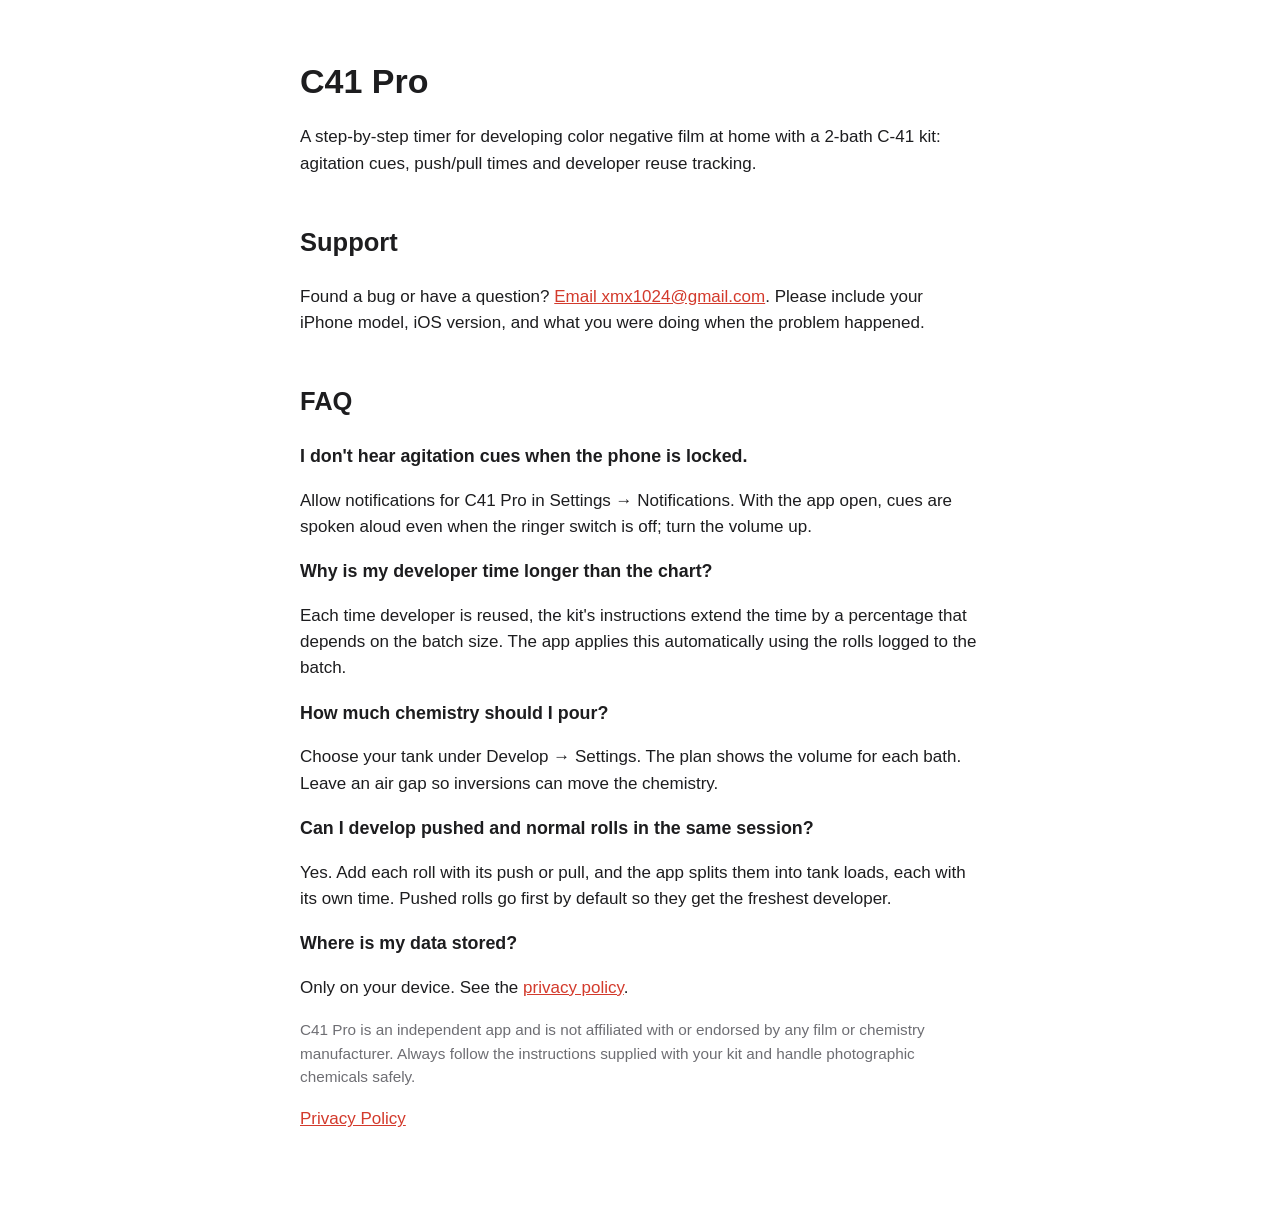
==== index.html @ 21d44c56 "C41 Pro support and privacy pages Co-Authored-By: Claude Opus 5.5 <noreply@anthropic.com> Claude-Ses" ====
<!doctype html>
<html lang="en">
<head>
<meta charset="utf-8">
<meta name="viewport" content="width=device-width, initial-scale=1">
<title>C41 Pro Support</title>
<link rel="stylesheet" href="style.css">
</head>
<body>
<main>
<h1>C41 Pro</h1>
<p>A step-by-step timer for developing color negative film at home with a 2-bath C-41 kit: agitation cues, push/pull times and developer reuse tracking.</p>

<h2 id="contact">Support</h2>
<p>Found a bug or have a question? <a href="mailto:xmx1024@gmail.com">Email xmx1024@gmail.com</a>. Please include your iPhone model, iOS version, and what you were doing when the problem happened.</p>

<h2>FAQ</h2>
<h3>I don't hear agitation cues when the phone is locked.</h3>
<p>Allow notifications for C41 Pro in Settings → Notifications. With the app open, cues are spoken aloud even when the ringer switch is off; turn the volume up.</p>

<h3>Why is my developer time longer than the chart?</h3>
<p>Each time developer is reused, the kit's instructions extend the time by a percentage that depends on the batch size. The app applies this automatically using the rolls logged to the batch.</p>

<h3>How much chemistry should I pour?</h3>
<p>Choose your tank under Develop → Settings. The plan shows the volume for each bath. Leave an air gap so inversions can move the chemistry.</p>

<h3>Can I develop pushed and normal rolls in the same session?</h3>
<p>Yes. Add each roll with its push or pull, and the app splits them into tank loads, each with its own time. Pushed rolls go first by default so they get the freshest developer.</p>

<h3>Where is my data stored?</h3>
<p>Only on your device. See the <a href="privacy.html">privacy policy</a>.</p>

<p class="muted">C41 Pro is an independent app and is not affiliated with or endorsed by any film or chemistry manufacturer. Always follow the instructions supplied with your kit and handle photographic chemicals safely.</p>
<p><a href="privacy.html">Privacy Policy</a></p>
</main>
</body>
</html>
---- style.css ----
:root { --bg: #fff; --fg: #1d1d1f; --muted: #6e6e73; --accent: #d33a2c; }
@media (prefers-color-scheme: dark) { :root { --bg: #111; --fg: #f2f2f2; --muted: #a1a1a6; --accent: #ff5a4a; } }
body { margin: 0; background: var(--bg); color: var(--fg); font: 17px/1.55 -apple-system, BlinkMacSystemFont, "Helvetica Neue", sans-serif; }
main { max-width: 680px; margin: 0 auto; padding: 32px 16px 64px; }
h1 { font-size: 2em; margin-bottom: 0.2em; }
h2 { margin-top: 1.8em; }
h3 { font-size: 1.05em; margin-bottom: 0.2em; }
a { color: var(--accent); }
.muted { color: var(--muted); font-size: 0.9em; }
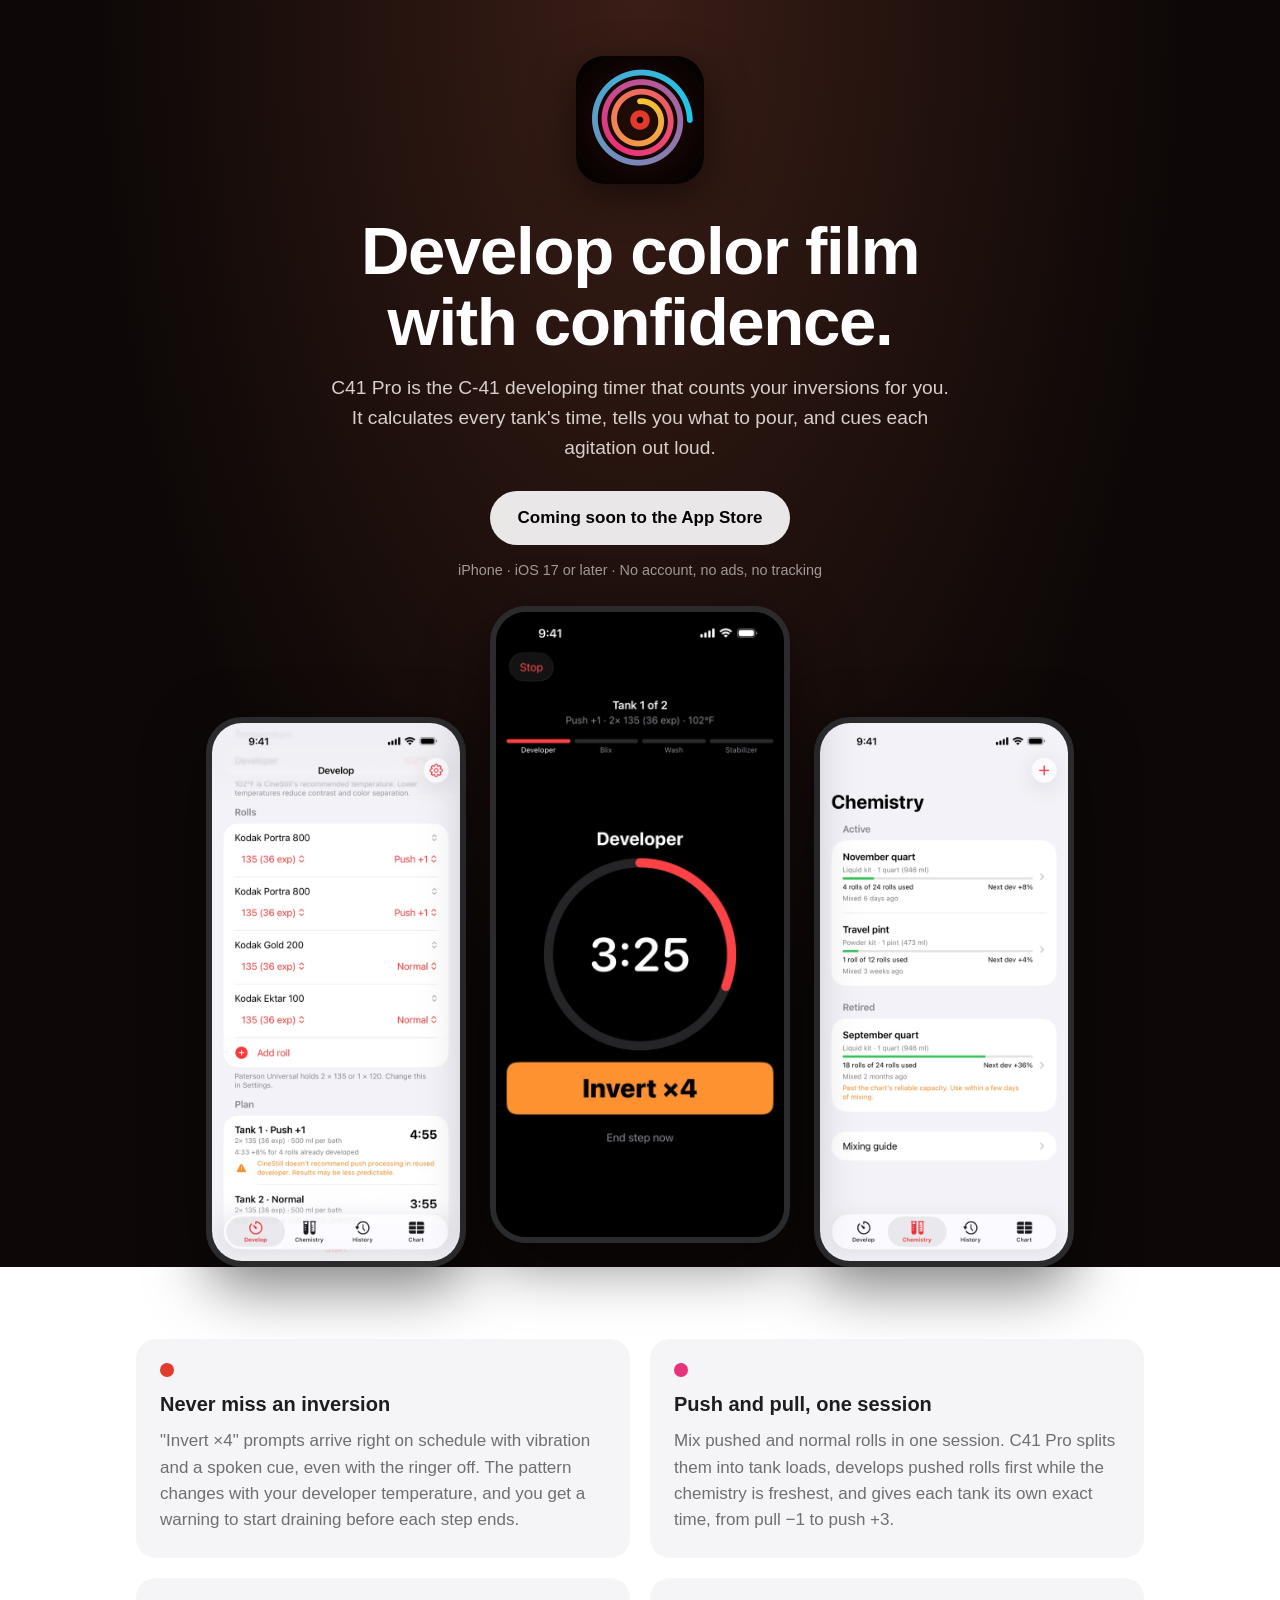
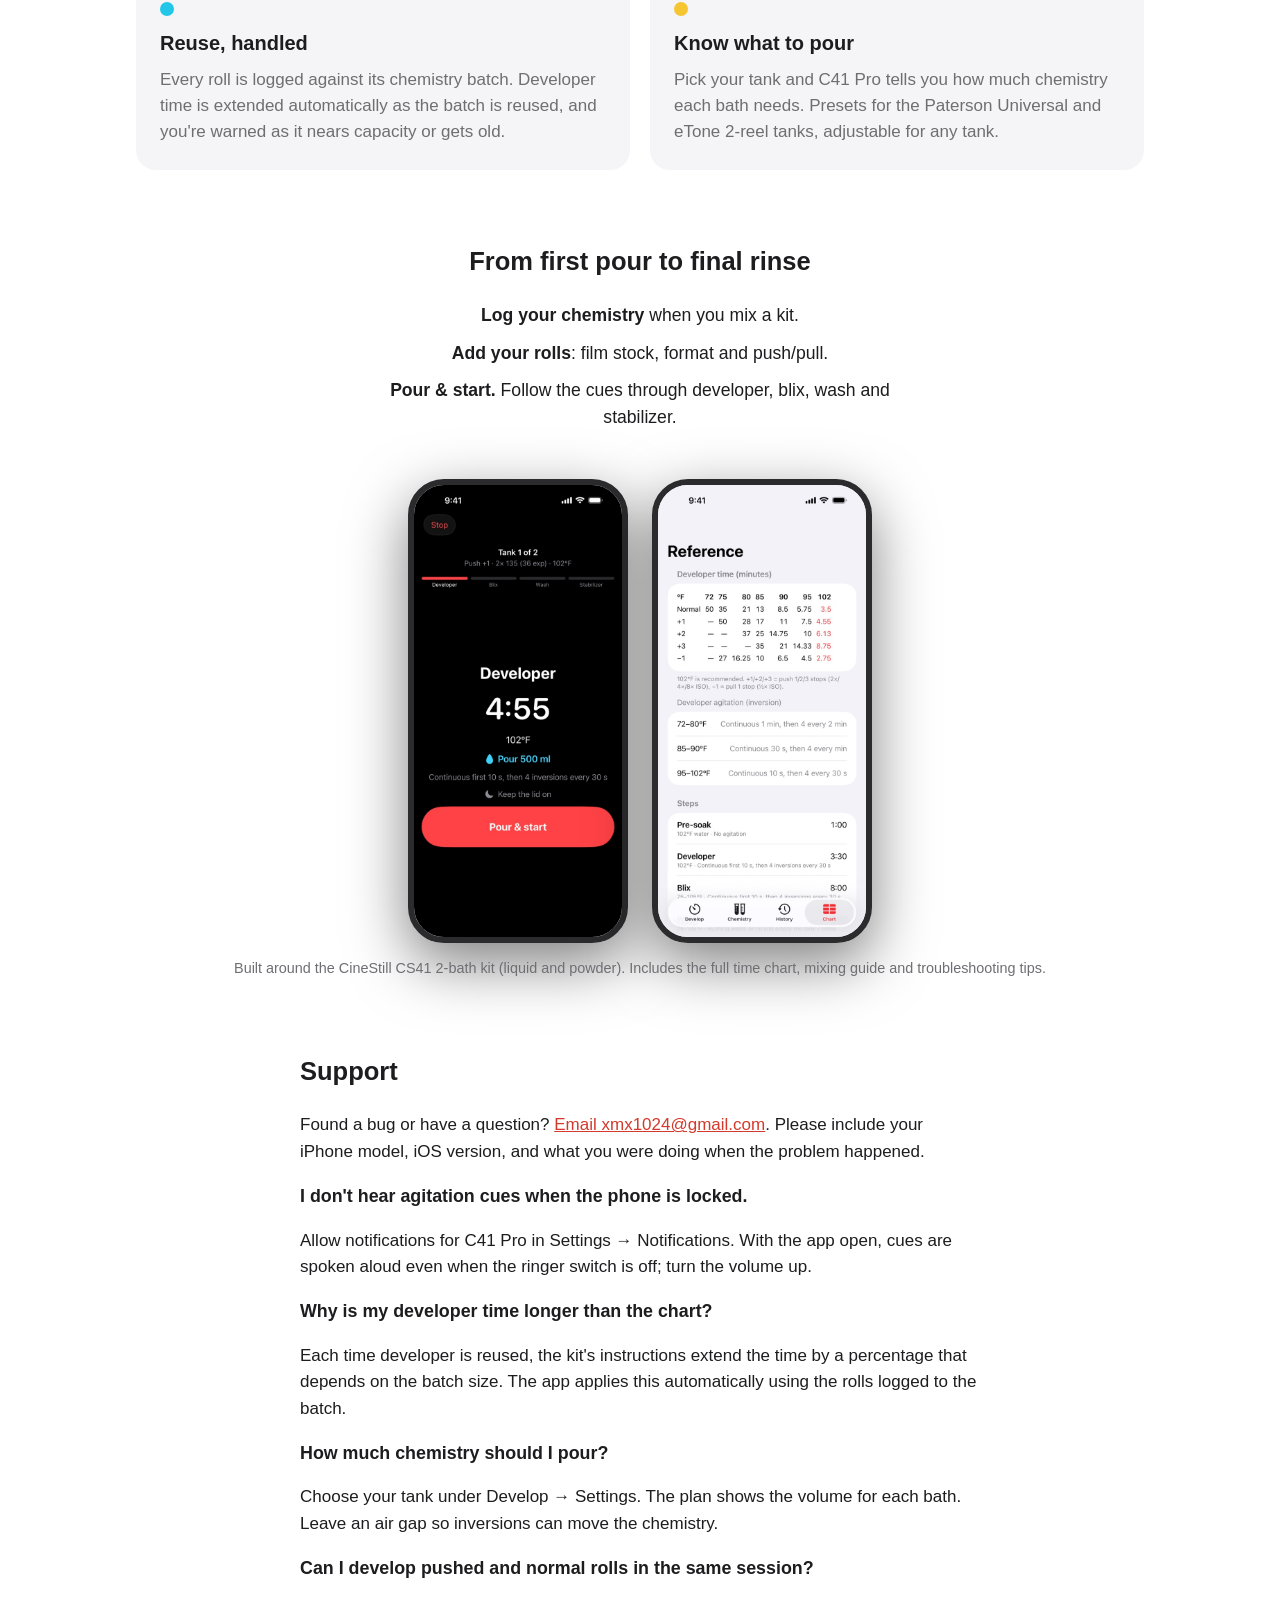
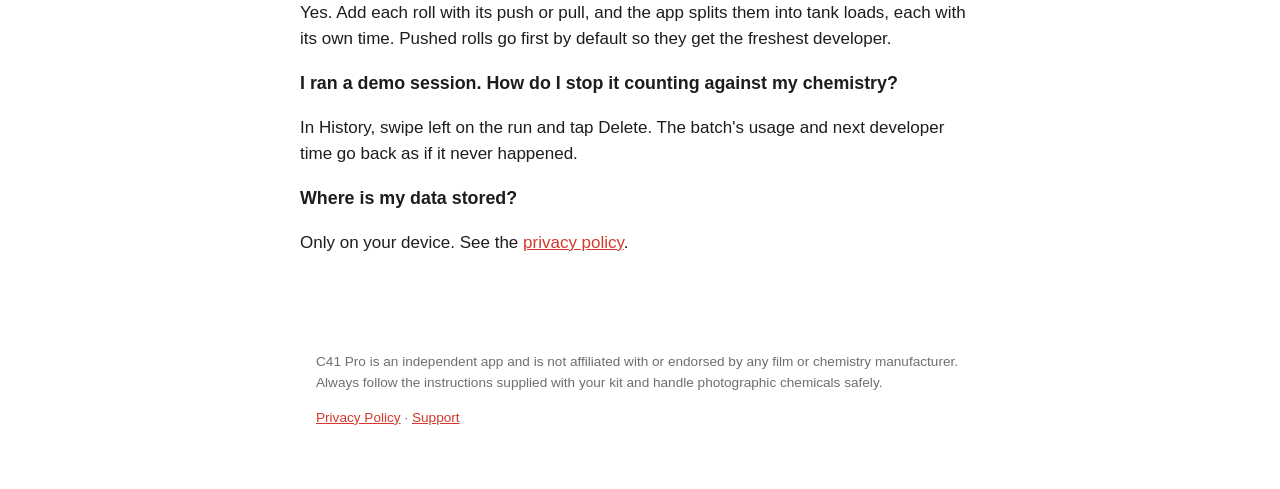
==== commit a1b0e707: "Product landing page with screenshots and features Co-Authored-By: Claude Opus 5.5 <noreply@anthropi" ====
--- a/index.html
+++ b/index.html
@@ -3,35 +3,96 @@
 <head>
 <meta charset="utf-8">
 <meta name="viewport" content="width=device-width, initial-scale=1">
-<title>C41 Pro Support</title>
+<title>C41 Pro – C-41 Film Developing Timer for iPhone</title>
+<meta name="description" content="Step-by-step C-41 timers with spoken agitation cues, push/pull times, and developer reuse tracking for developing color film at home.">
+<meta property="og:title" content="C41 Pro – C-41 film developing timer">
+<meta property="og:description" content="The C-41 film developing timer that counts your inversions for you.">
+<meta property="og:image" content="https://xmx1024.github.io/c41pro/img/og.jpg">
+<meta name="twitter:card" content="summary_large_image">
+<link rel="icon" href="img/icon.png">
+<link rel="apple-touch-icon" href="img/icon.png">
 <link rel="stylesheet" href="style.css">
 </head>
-<body>
+<body class="product">
+
+<header class="hero">
+  <img class="app-icon" src="img/icon.png" alt="C41 Pro app icon" width="128" height="128">
+  <h1>Develop color film<br>with confidence.</h1>
+  <p class="lede">C41 Pro is the C-41 developing timer that counts your inversions for you. It calculates every tank's time, tells you what to pour, and cues each agitation out loud.</p>
+  <a class="store-button" href="#" aria-disabled="true">Coming soon to the App Store</a>
+  <p class="fine">iPhone · iOS 17 or later · No account, no ads, no tracking</p>
+  <div class="phones">
+    <img src="img/develop.jpg" alt="Develop screen planning push and normal rolls into two tanks" loading="lazy">
+    <img class="center" src="img/session.jpg" alt="Developer countdown showing an Invert ×4 cue" >
+    <img src="img/chemistry.jpg" alt="Chemistry batches with usage meters" loading="lazy">
+  </div>
+</header>
+
 <main>
-<h1>C41 Pro</h1>
-<p>A step-by-step timer for developing color negative film at home with a 2-bath C-41 kit: agitation cues, push/pull times and developer reuse tracking.</p>
+  <section class="features">
+    <article>
+      <span class="dot" style="--c: var(--red)"></span>
+      <h2>Never miss an inversion</h2>
+      <p>"Invert ×4" prompts arrive right on schedule with vibration and a spoken cue, even with the ringer off. The pattern changes with your developer temperature, and you get a warning to start draining before each step ends.</p>
+    </article>
+    <article>
+      <span class="dot" style="--c: var(--magenta)"></span>
+      <h2>Push and pull, one session</h2>
+      <p>Mix pushed and normal rolls in one session. C41 Pro splits them into tank loads, develops pushed rolls first while the chemistry is freshest, and gives each tank its own exact time, from pull −1 to push +3.</p>
+    </article>
+    <article>
+      <span class="dot" style="--c: var(--cyan)"></span>
+      <h2>Reuse, handled</h2>
+      <p>Every roll is logged against its chemistry batch. Developer time is extended automatically as the batch is reused, and you're warned as it nears capacity or gets old.</p>
+    </article>
+    <article>
+      <span class="dot" style="--c: var(--yellow)"></span>
+      <h2>Know what to pour</h2>
+      <p>Pick your tank and C41 Pro tells you how much chemistry each bath needs. Presets for the Paterson Universal and eTone 2-reel tanks, adjustable for any tank.</p>
+    </article>
+  </section>
 
-<h2 id="contact">Support</h2>
-<p>Found a bug or have a question? <a href="mailto:xmx1024@gmail.com">Email xmx1024@gmail.com</a>. Please include your iPhone model, iOS version, and what you were doing when the problem happened.</p>
+  <section class="steps">
+    <h2>From first pour to final rinse</h2>
+    <ol>
+      <li><strong>Log your chemistry</strong> when you mix a kit.</li>
+      <li><strong>Add your rolls</strong>: film stock, format and push/pull.</li>
+      <li><strong>Pour &amp; start.</strong> Follow the cues through developer, blix, wash and stabilizer.</li>
+    </ol>
+    <div class="phones small">
+      <img src="img/ready.jpg" alt="Ready screen showing Pour 500 ml" loading="lazy">
+      <img src="img/chart.jpg" alt="Development time chart" loading="lazy">
+    </div>
+    <p class="fine">Built around the CineStill CS41 2-bath kit (liquid and powder). Includes the full time chart, mixing guide and troubleshooting tips.</p>
+  </section>
 
-<h2>FAQ</h2>
-<h3>I don't hear agitation cues when the phone is locked.</h3>
-<p>Allow notifications for C41 Pro in Settings → Notifications. With the app open, cues are spoken aloud even when the ringer switch is off; turn the volume up.</p>
+  <section class="support" id="contact">
+    <h2>Support</h2>
+    <p>Found a bug or have a question? <a href="mailto:xmx1024@gmail.com">Email xmx1024@gmail.com</a>. Please include your iPhone model, iOS version, and what you were doing when the problem happened.</p>
 
-<h3>Why is my developer time longer than the chart?</h3>
-<p>Each time developer is reused, the kit's instructions extend the time by a percentage that depends on the batch size. The app applies this automatically using the rolls logged to the batch.</p>
+    <h3>I don't hear agitation cues when the phone is locked.</h3>
+    <p>Allow notifications for C41 Pro in Settings → Notifications. With the app open, cues are spoken aloud even when the ringer switch is off; turn the volume up.</p>
 
-<h3>How much chemistry should I pour?</h3>
-<p>Choose your tank under Develop → Settings. The plan shows the volume for each bath. Leave an air gap so inversions can move the chemistry.</p>
+    <h3>Why is my developer time longer than the chart?</h3>
+    <p>Each time developer is reused, the kit's instructions extend the time by a percentage that depends on the batch size. The app applies this automatically using the rolls logged to the batch.</p>
 
-<h3>Can I develop pushed and normal rolls in the same session?</h3>
-<p>Yes. Add each roll with its push or pull, and the app splits them into tank loads, each with its own time. Pushed rolls go first by default so they get the freshest developer.</p>
+    <h3>How much chemistry should I pour?</h3>
+    <p>Choose your tank under Develop → Settings. The plan shows the volume for each bath. Leave an air gap so inversions can move the chemistry.</p>
 
-<h3>Where is my data stored?</h3>
-<p>Only on your device. See the <a href="privacy.html">privacy policy</a>.</p>
+    <h3>Can I develop pushed and normal rolls in the same session?</h3>
+    <p>Yes. Add each roll with its push or pull, and the app splits them into tank loads, each with its own time. Pushed rolls go first by default so they get the freshest developer.</p>
 
-<p class="muted">C41 Pro is an independent app and is not affiliated with or endorsed by any film or chemistry manufacturer. Always follow the instructions supplied with your kit and handle photographic chemicals safely.</p>
-<p><a href="privacy.html">Privacy Policy</a></p>
+    <h3>I ran a demo session. How do I stop it counting against my chemistry?</h3>
+    <p>In History, swipe left on the run and tap Delete. The batch's usage and next developer time go back as if it never happened.</p>
+
+    <h3>Where is my data stored?</h3>
+    <p>Only on your device. See the <a href="privacy.html">privacy policy</a>.</p>
+  </section>
 </main>
+
+<footer>
+  <p>C41 Pro is an independent app and is not affiliated with or endorsed by any film or chemistry manufacturer. Always follow the instructions supplied with your kit and handle photographic chemicals safely.</p>
+  <p><a href="privacy.html">Privacy Policy</a> · <a href="#contact">Support</a></p>
+</footer>
 </body>
 </html>
--- a/style.css
+++ b/style.css
@@ -1,5 +1,11 @@
-:root { --bg: #fff; --fg: #1d1d1f; --muted: #6e6e73; --accent: #d33a2c; }
-@media (prefers-color-scheme: dark) { :root { --bg: #111; --fg: #f2f2f2; --muted: #a1a1a6; --accent: #ff5a4a; } }
+:root {
+  --bg: #fff; --fg: #1d1d1f; --muted: #6e6e73; --accent: #d33a2c; --card: #f5f5f7;
+  --red: #e23b2e; --magenta: #e8337a; --cyan: #22c7e8; --yellow: #f6c632;
+}
+@media (prefers-color-scheme: dark) {
+  :root { --bg: #111; --fg: #f2f2f2; --muted: #a1a1a6; --accent: #ff5a4a; --card: #1c1c1e; }
+}
+* { box-sizing: border-box; }
 body { margin: 0; background: var(--bg); color: var(--fg); font: 17px/1.55 -apple-system, BlinkMacSystemFont, "Helvetica Neue", sans-serif; }
 main { max-width: 680px; margin: 0 auto; padding: 32px 16px 64px; }
 h1 { font-size: 2em; margin-bottom: 0.2em; }
@@ -7,3 +13,44 @@
 h3 { font-size: 1.05em; margin-bottom: 0.2em; }
 a { color: var(--accent); }
 .muted { color: var(--muted); font-size: 0.9em; }
+
+/* Product page */
+.product { overflow-x: hidden; }
+.product main { max-width: 1040px; }
+.hero {
+  text-align: center; color: #fff; padding: 56px 16px 0;
+  background: radial-gradient(ellipse at 50% 0%, #3a1d16 0%, #0d0807 60%);
+}
+.app-icon { border-radius: 28px; box-shadow: 0 12px 40px rgba(0,0,0,.5); }
+.hero h1 { font-size: clamp(2.3rem, 7vw, 4.2rem); line-height: 1.05; letter-spacing: -0.02em; margin: 24px 0 16px; }
+.lede { max-width: 620px; margin: 0 auto 28px; font-size: 1.2rem; color: #d8cfcb; }
+.store-button {
+  display: inline-block; padding: 14px 28px; border-radius: 999px; background: #fff; color: #000;
+  font-weight: 700; text-decoration: none;
+}
+.store-button[aria-disabled="true"] { pointer-events: none; opacity: .9; }
+.hero .fine { color: #a39a96; }
+.fine { font-size: .9rem; color: var(--muted); }
+.phones { display: flex; justify-content: center; align-items: flex-end; gap: 24px; margin-top: 48px; }
+.phones img {
+  width: min(260px, 30vw); border-radius: 36px; border: 6px solid #2b2b2e;
+  box-shadow: 0 20px 60px rgba(0,0,0,.5); background: #000;
+}
+.hero .phones { margin-bottom: -80px; }
+.hero .phones .center { width: min(300px, 36vw); transform: translateY(-24px); }
+.features { display: grid; grid-template-columns: repeat(2, 1fr); gap: 20px; margin-top: 120px; }
+.features article { background: var(--card); border-radius: 20px; padding: 24px; }
+.features h2 { margin: 12px 0 8px; font-size: 1.25rem; }
+.features p { margin: 0; color: var(--muted); }
+.dot { display: block; width: 14px; height: 14px; border-radius: 50%; background: var(--c); }
+.steps { text-align: center; margin-top: 72px; }
+.steps ol { list-style: none; padding: 0; display: grid; gap: 10px; max-width: 520px; margin: 0 auto; font-size: 1.1rem; }
+.phones.small img { width: min(220px, 40vw); }
+.support { max-width: 680px; margin: 72px auto 0; }
+footer { max-width: 680px; margin: 0 auto; padding: 0 16px 48px; color: var(--muted); font-size: .85rem; }
+@media (max-width: 600px) {
+  .features { grid-template-columns: 1fr; }
+  .phones { gap: 10px; }
+  .phones img { border-radius: 20px; border-width: 3px; }
+  .hero .phones .center { transform: translateY(-12px); }
+}
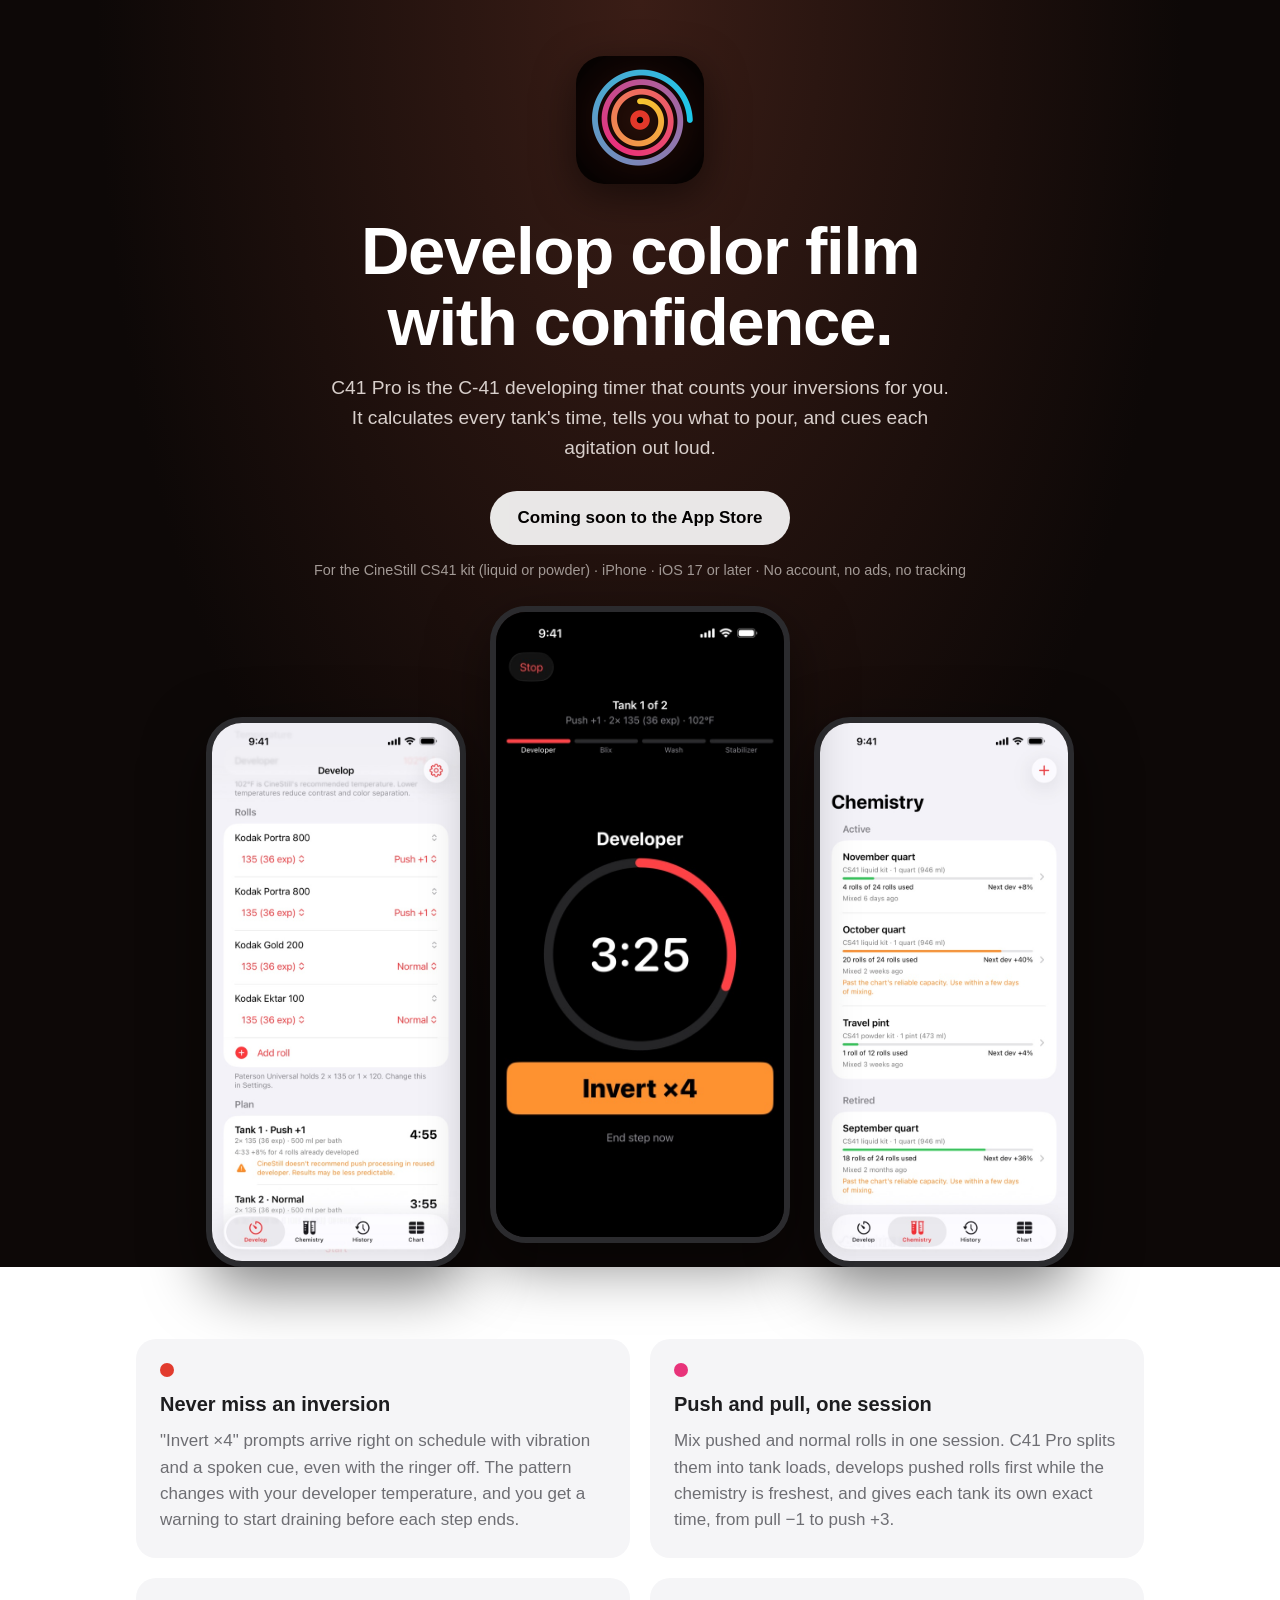
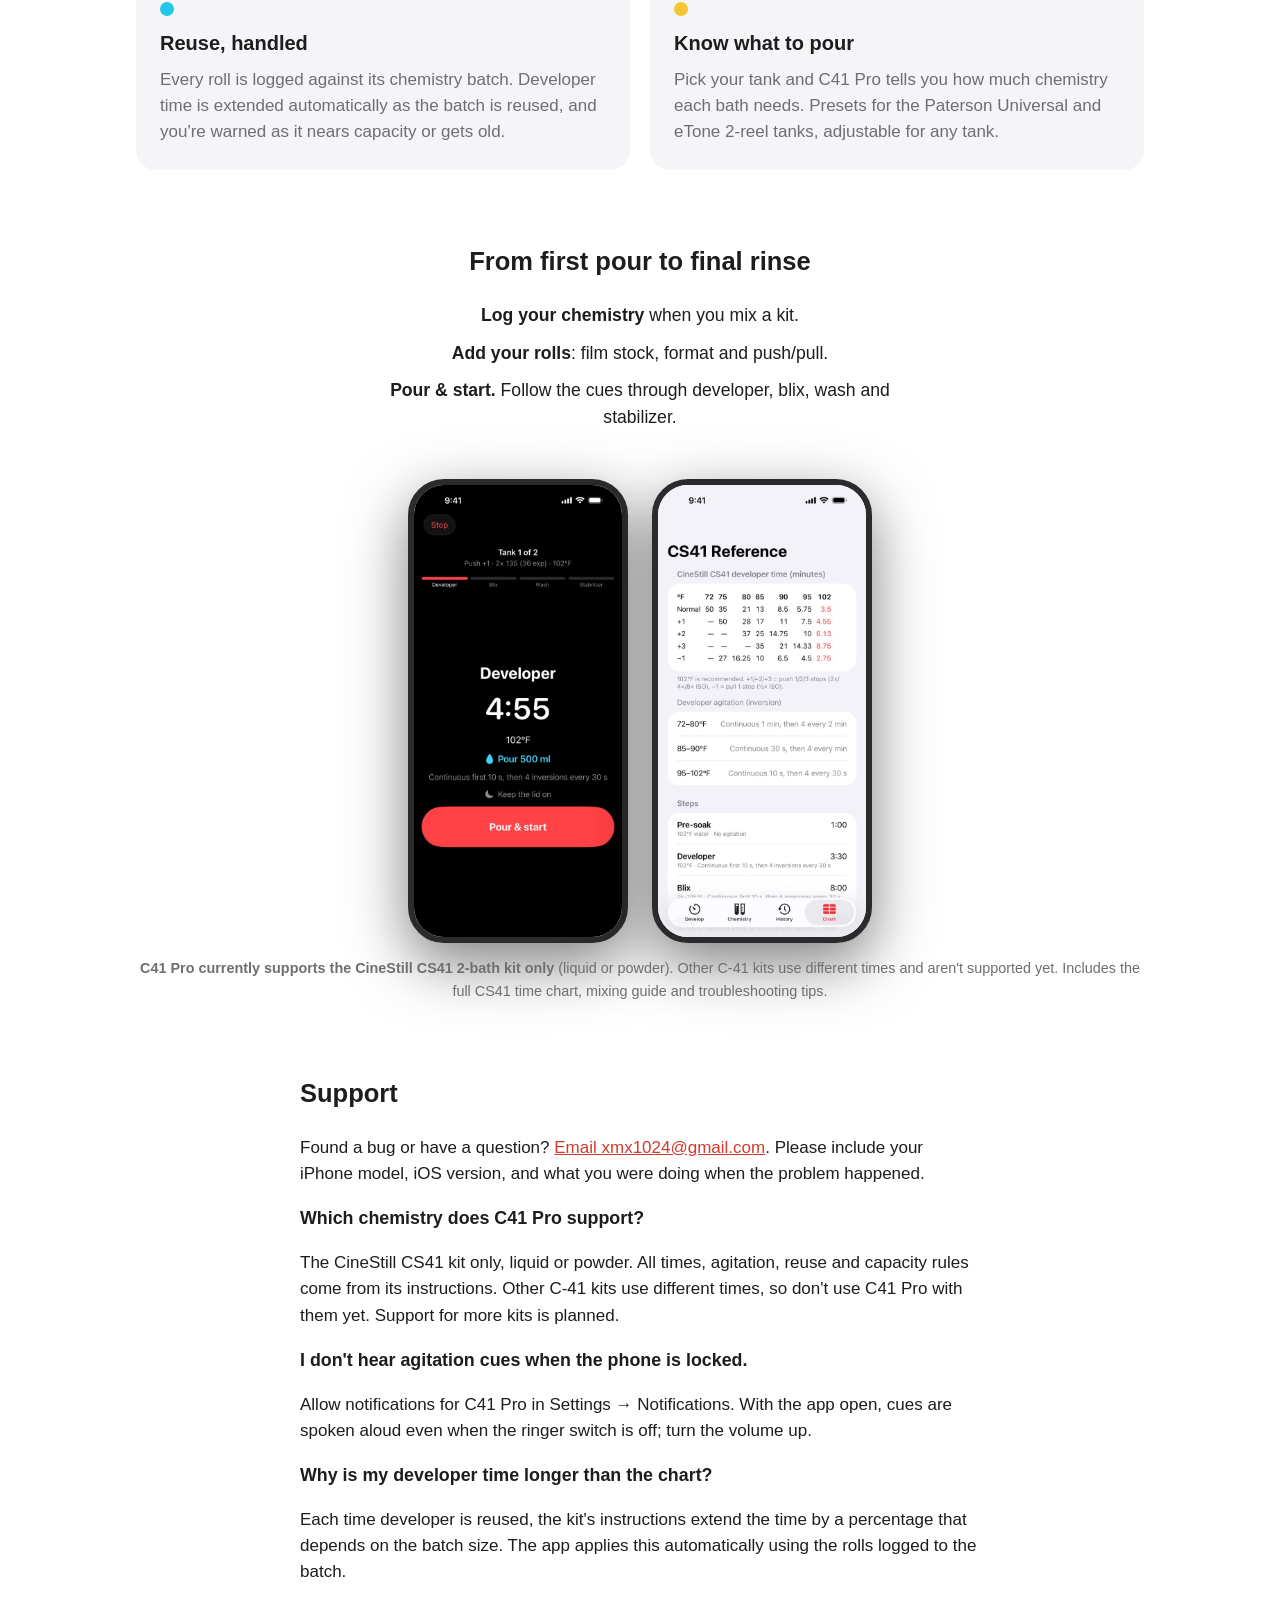
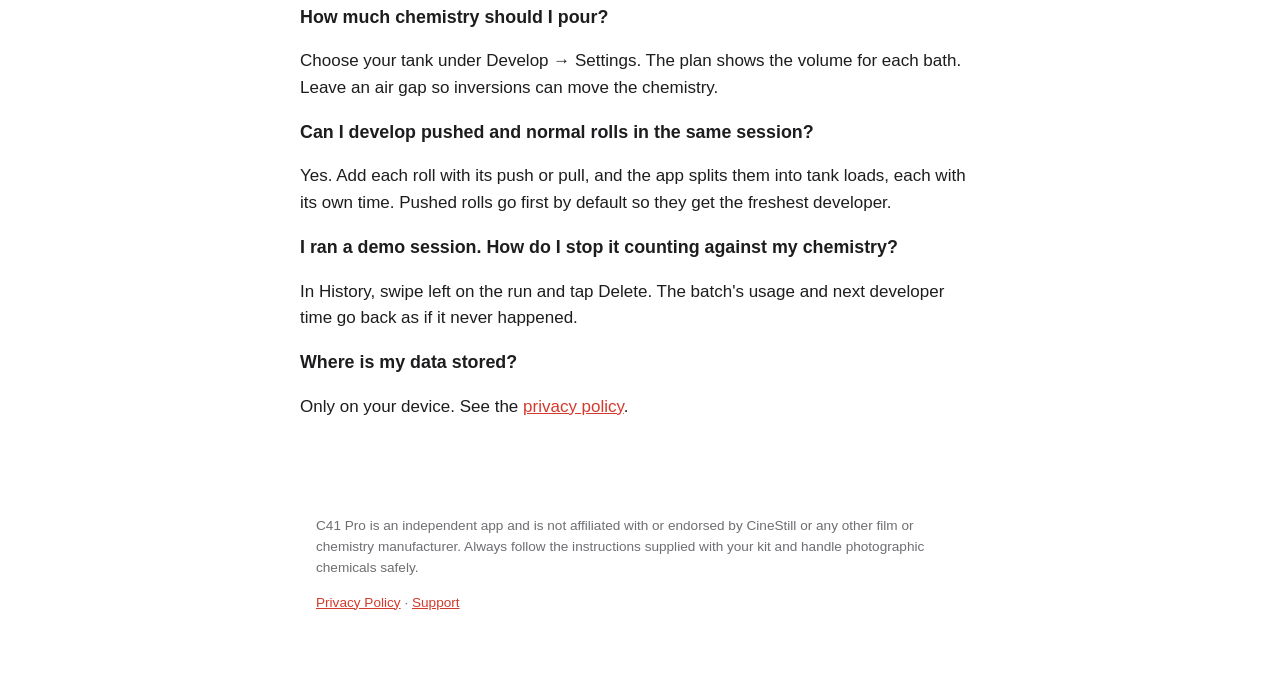
==== commit bd228fff: "Say clearly that C41 Pro supports the CineStill CS41 kit only Co-Authored-By: Claude Opus 5.5 <norep" ====
--- a/index.html
+++ b/index.html
@@ -8,6 +8,11 @@
 <meta property="og:title" content="C41 Pro – C-41 film developing timer">
 <meta property="og:description" content="The C-41 film developing timer that counts your inversions for you.">
 <meta property="og:image" content="https://xmx1024.github.io/c41pro/img/og.jpg">
+<meta property="og:image:width" content="1200">
+<meta property="og:image:height" content="630">
+<meta property="og:url" content="https://xmx1024.github.io/c41pro/">
+<meta property="og:type" content="website">
+<meta name="twitter:image" content="https://xmx1024.github.io/c41pro/img/og.jpg">
 <meta name="twitter:card" content="summary_large_image">
 <link rel="icon" href="img/icon.png">
 <link rel="apple-touch-icon" href="img/icon.png">
@@ -20,7 +25,7 @@
   <h1>Develop color film<br>with confidence.</h1>
   <p class="lede">C41 Pro is the C-41 developing timer that counts your inversions for you. It calculates every tank's time, tells you what to pour, and cues each agitation out loud.</p>
   <a class="store-button" href="#" aria-disabled="true">Coming soon to the App Store</a>
-  <p class="fine">iPhone · iOS 17 or later · No account, no ads, no tracking</p>
+  <p class="fine">For the CineStill CS41 kit (liquid or powder) · iPhone · iOS 17 or later · No account, no ads, no tracking</p>
   <div class="phones">
     <img src="img/develop.jpg" alt="Develop screen planning push and normal rolls into two tanks" loading="lazy">
     <img class="center" src="img/session.jpg" alt="Developer countdown showing an Invert ×4 cue" >
@@ -63,12 +68,15 @@
       <img src="img/ready.jpg" alt="Ready screen showing Pour 500 ml" loading="lazy">
       <img src="img/chart.jpg" alt="Development time chart" loading="lazy">
     </div>
-    <p class="fine">Built around the CineStill CS41 2-bath kit (liquid and powder). Includes the full time chart, mixing guide and troubleshooting tips.</p>
+    <p class="fine"><strong>C41 Pro currently supports the CineStill CS41 2-bath kit only</strong> (liquid or powder). Other C-41 kits use different times and aren't supported yet. Includes the full CS41 time chart, mixing guide and troubleshooting tips.</p>
   </section>
 
   <section class="support" id="contact">
     <h2>Support</h2>
     <p>Found a bug or have a question? <a href="mailto:xmx1024@gmail.com">Email xmx1024@gmail.com</a>. Please include your iPhone model, iOS version, and what you were doing when the problem happened.</p>
+
+    <h3>Which chemistry does C41 Pro support?</h3>
+    <p>The CineStill CS41 kit only, liquid or powder. All times, agitation, reuse and capacity rules come from its instructions. Other C-41 kits use different times, so don't use C41 Pro with them yet. Support for more kits is planned.</p>
 
     <h3>I don't hear agitation cues when the phone is locked.</h3>
     <p>Allow notifications for C41 Pro in Settings → Notifications. With the app open, cues are spoken aloud even when the ringer switch is off; turn the volume up.</p>
@@ -91,7 +99,7 @@
 </main>
 
 <footer>
-  <p>C41 Pro is an independent app and is not affiliated with or endorsed by any film or chemistry manufacturer. Always follow the instructions supplied with your kit and handle photographic chemicals safely.</p>
+  <p>C41 Pro is an independent app and is not affiliated with or endorsed by CineStill or any other film or chemistry manufacturer. Always follow the instructions supplied with your kit and handle photographic chemicals safely.</p>
   <p><a href="privacy.html">Privacy Policy</a> · <a href="#contact">Support</a></p>
 </footer>
 </body>
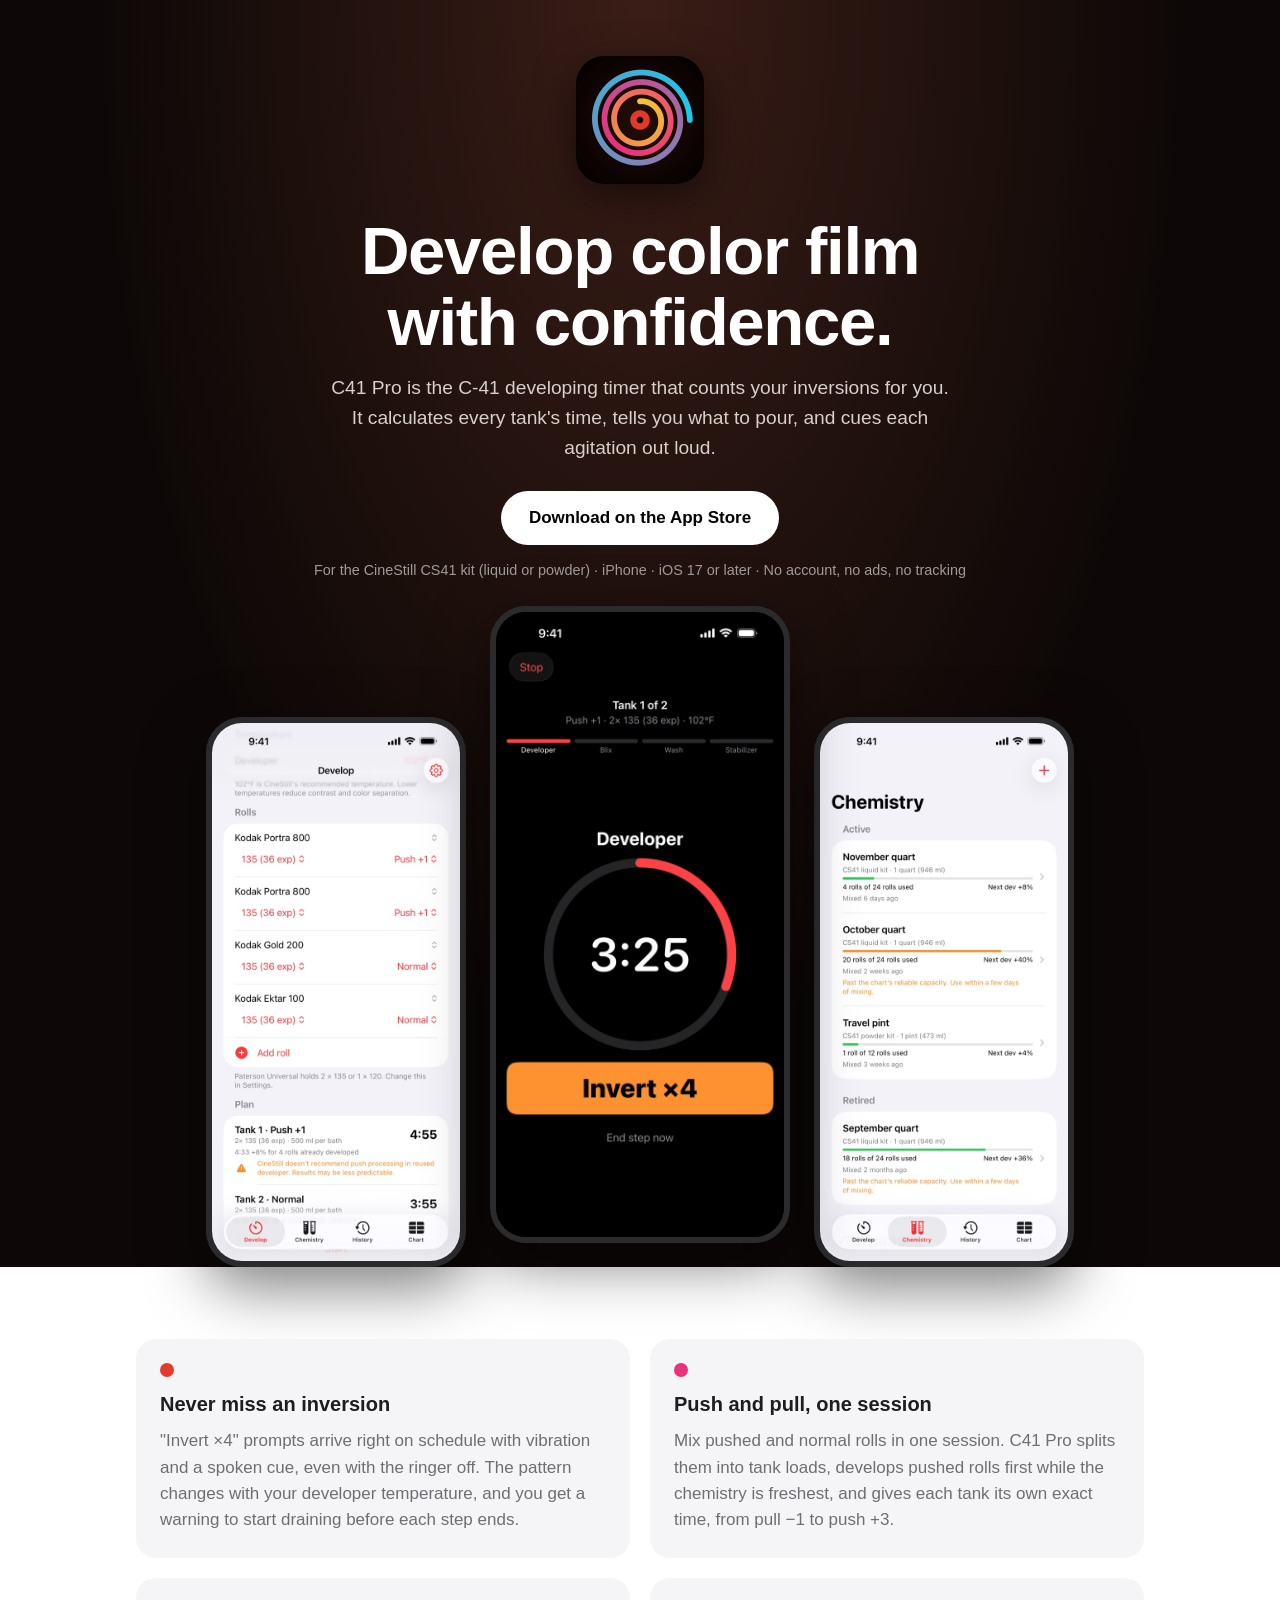
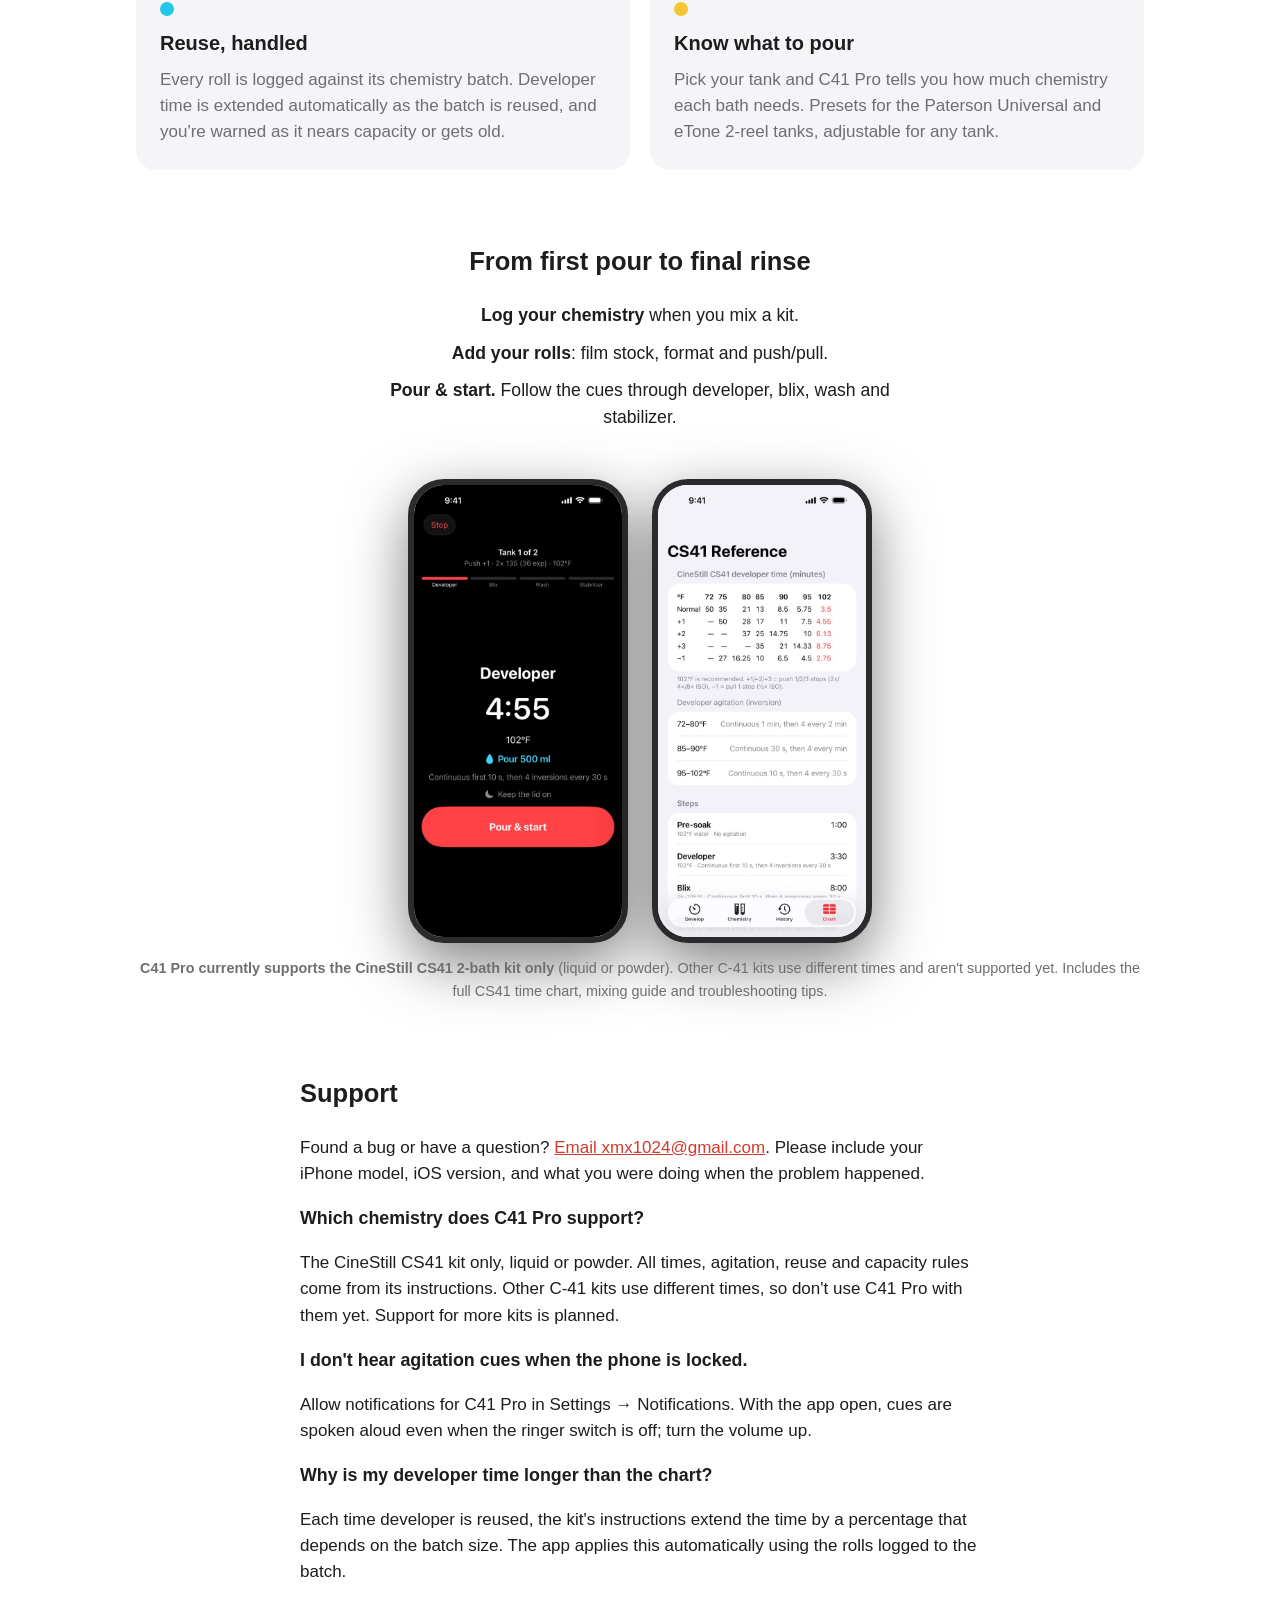
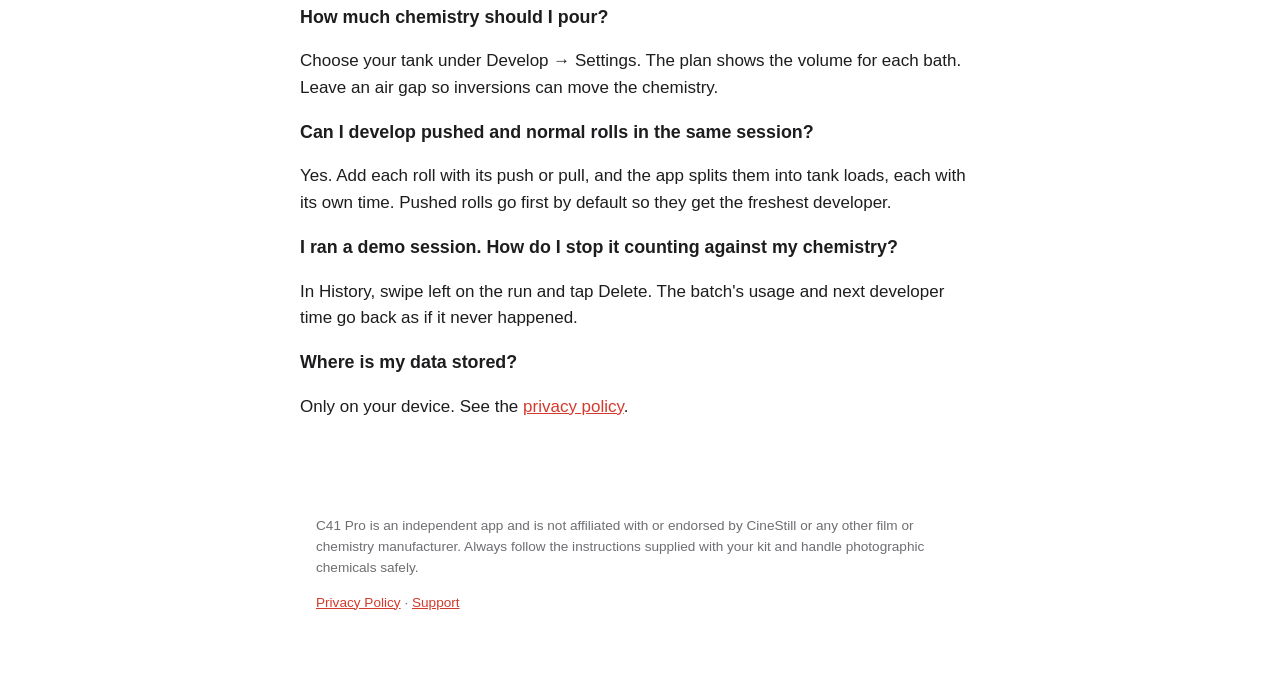
==== commit be2f857f: "Link App Store button to live listing Co-Authored-By: Claude Opus 5.5 <noreply@anthropic.com> Claude" ====
--- a/index.html
+++ b/index.html
@@ -24,7 +24,7 @@
   <img class="app-icon" src="img/icon.png" alt="C41 Pro app icon" width="128" height="128">
   <h1>Develop color film<br>with confidence.</h1>
   <p class="lede">C41 Pro is the C-41 developing timer that counts your inversions for you. It calculates every tank's time, tells you what to pour, and cues each agitation out loud.</p>
-  <a class="store-button" href="#" aria-disabled="true">Coming soon to the App Store</a>
+  <a class="store-button" href="https://apps.apple.com/app/id6832382867">Download on the App Store</a>
   <p class="fine">For the CineStill CS41 kit (liquid or powder) · iPhone · iOS 17 or later · No account, no ads, no tracking</p>
   <div class="phones">
     <img src="img/develop.jpg" alt="Develop screen planning push and normal rolls into two tanks" loading="lazy">
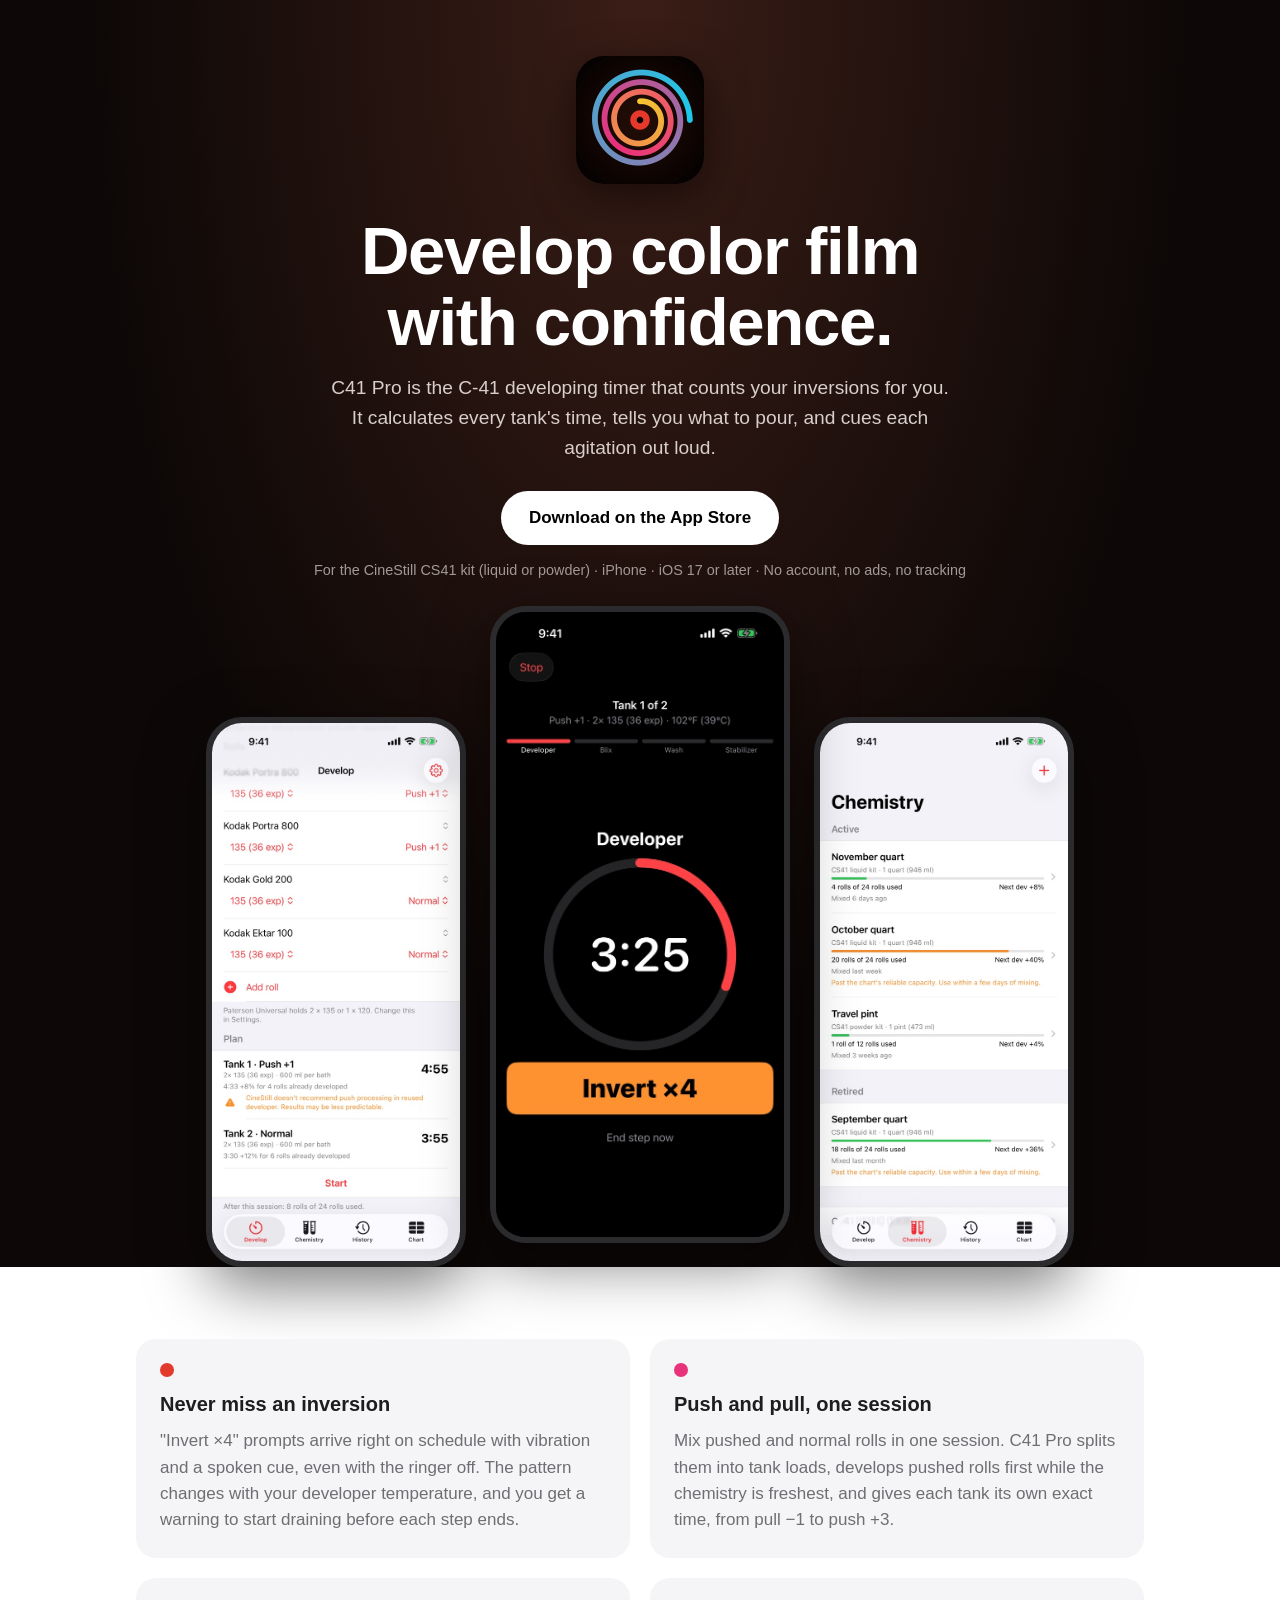
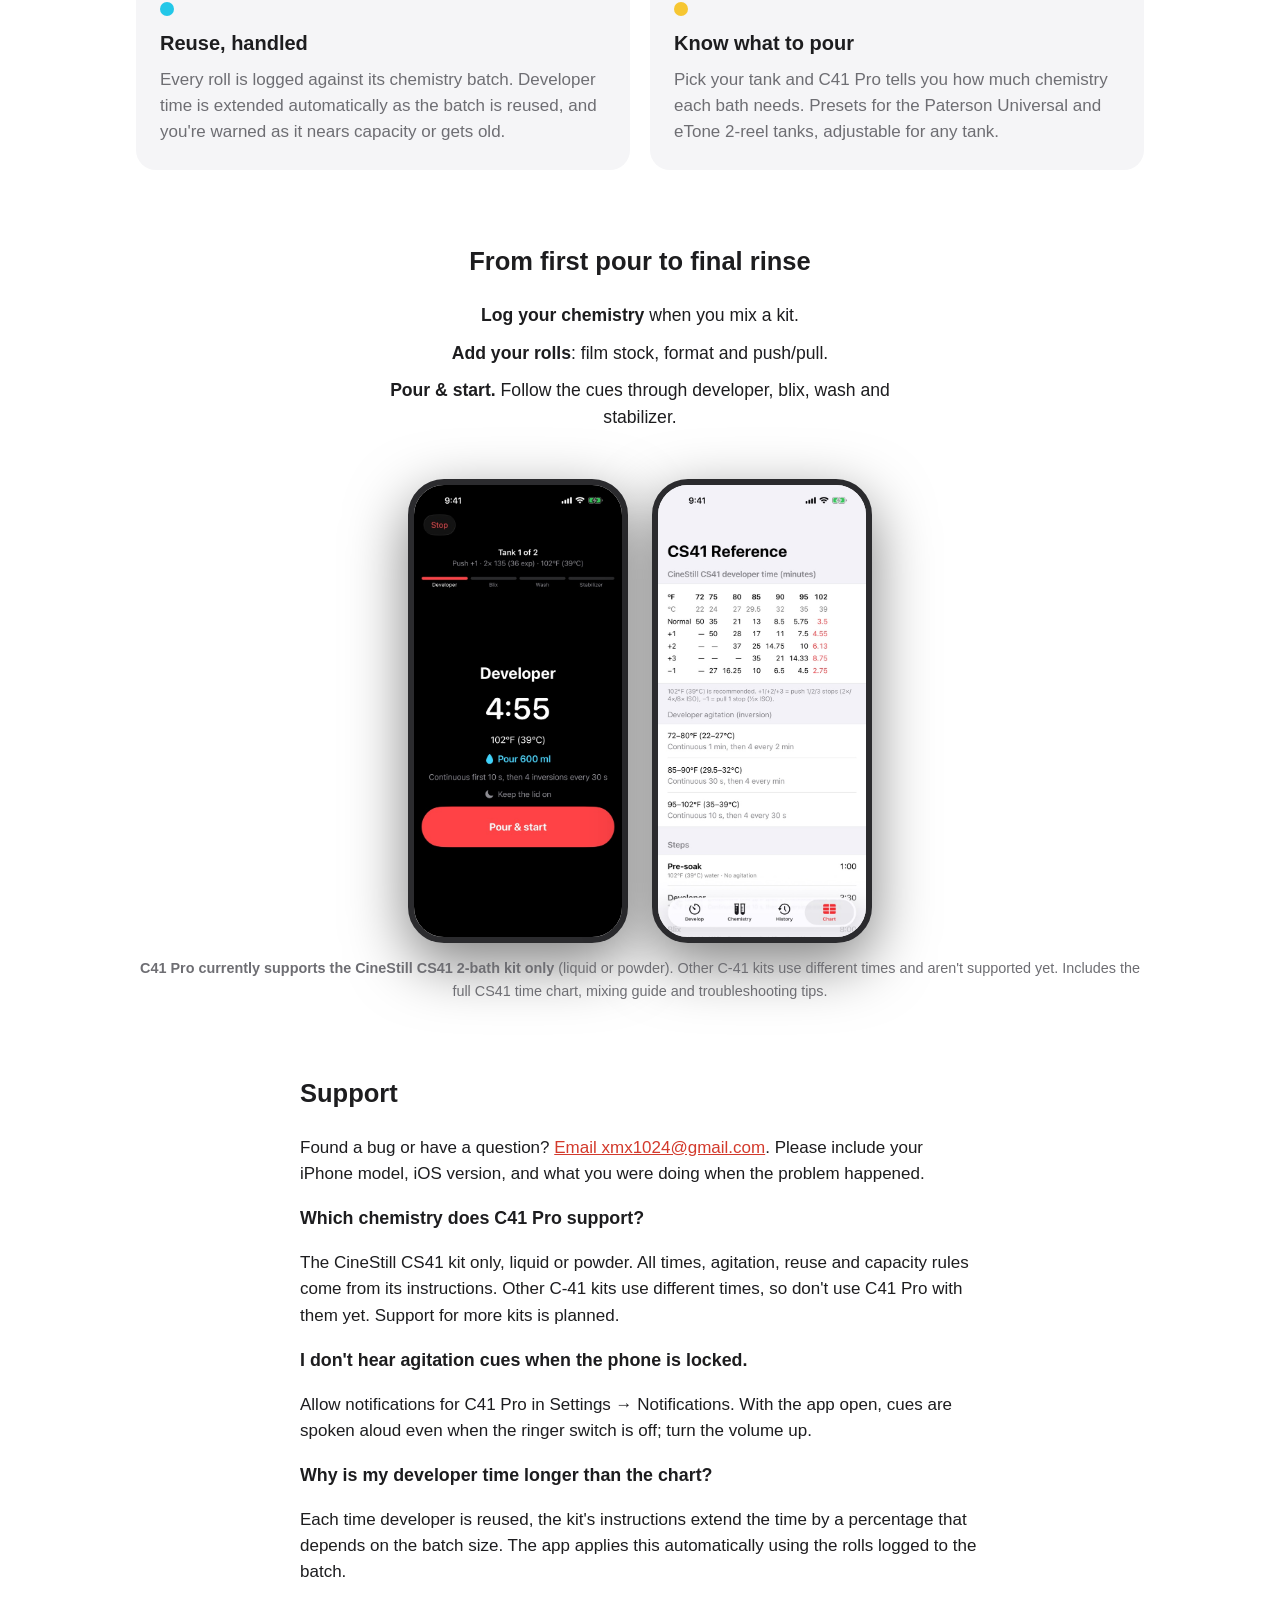
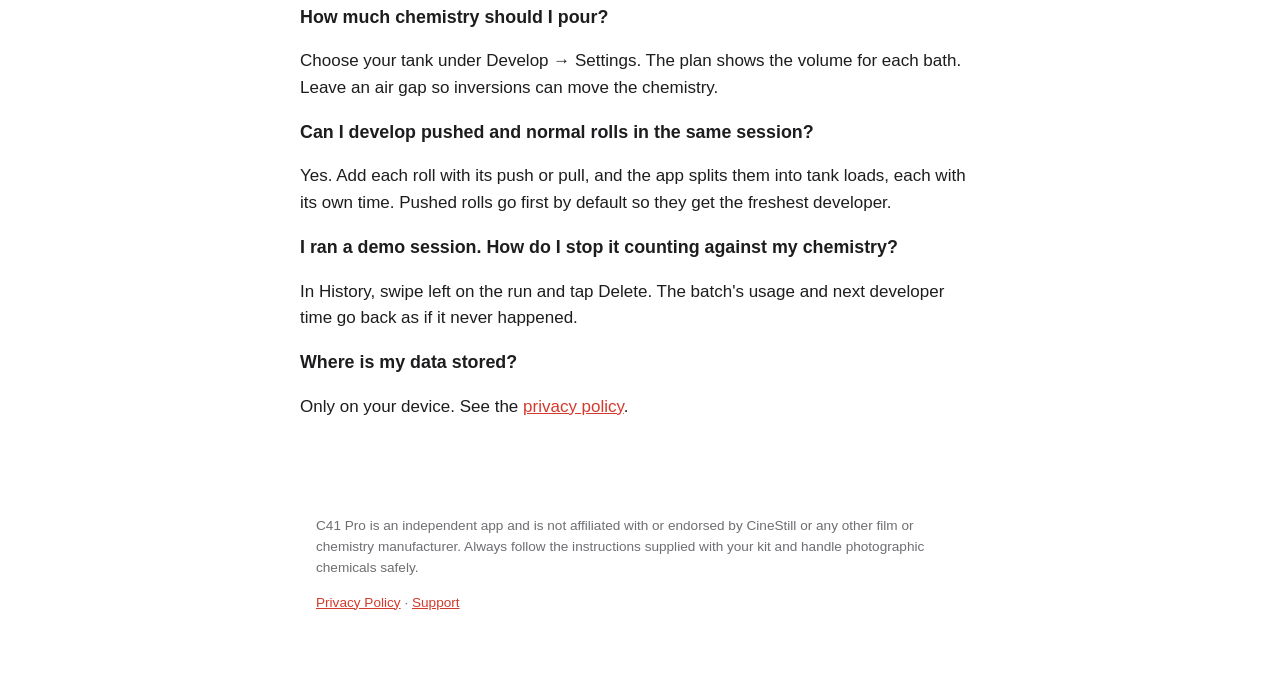
==== commit e13d70df: "Link the App Store listing and refresh screenshots (600 ml, °C)" ====
--- a/index.html
+++ b/index.html
@@ -24,7 +24,7 @@
   <img class="app-icon" src="img/icon.png" alt="C41 Pro app icon" width="128" height="128">
   <h1>Develop color film<br>with confidence.</h1>
   <p class="lede">C41 Pro is the C-41 developing timer that counts your inversions for you. It calculates every tank's time, tells you what to pour, and cues each agitation out loud.</p>
-  <a class="store-button" href="https://apps.apple.com/app/id6832382867">Download on the App Store</a>
+  <a class="store-button" href="https://apps.apple.com/us/app/c41-pro-film-dev-timer/id6832382867">Download on the App Store</a>
   <p class="fine">For the CineStill CS41 kit (liquid or powder) · iPhone · iOS 17 or later · No account, no ads, no tracking</p>
   <div class="phones">
     <img src="img/develop.jpg" alt="Develop screen planning push and normal rolls into two tanks" loading="lazy">
@@ -65,7 +65,7 @@
       <li><strong>Pour &amp; start.</strong> Follow the cues through developer, blix, wash and stabilizer.</li>
     </ol>
     <div class="phones small">
-      <img src="img/ready.jpg" alt="Ready screen showing Pour 500 ml" loading="lazy">
+      <img src="img/ready.jpg" alt="Ready screen showing Pour 600 ml" loading="lazy">
       <img src="img/chart.jpg" alt="Development time chart" loading="lazy">
     </div>
     <p class="fine"><strong>C41 Pro currently supports the CineStill CS41 2-bath kit only</strong> (liquid or powder). Other C-41 kits use different times and aren't supported yet. Includes the full CS41 time chart, mixing guide and troubleshooting tips.</p>
